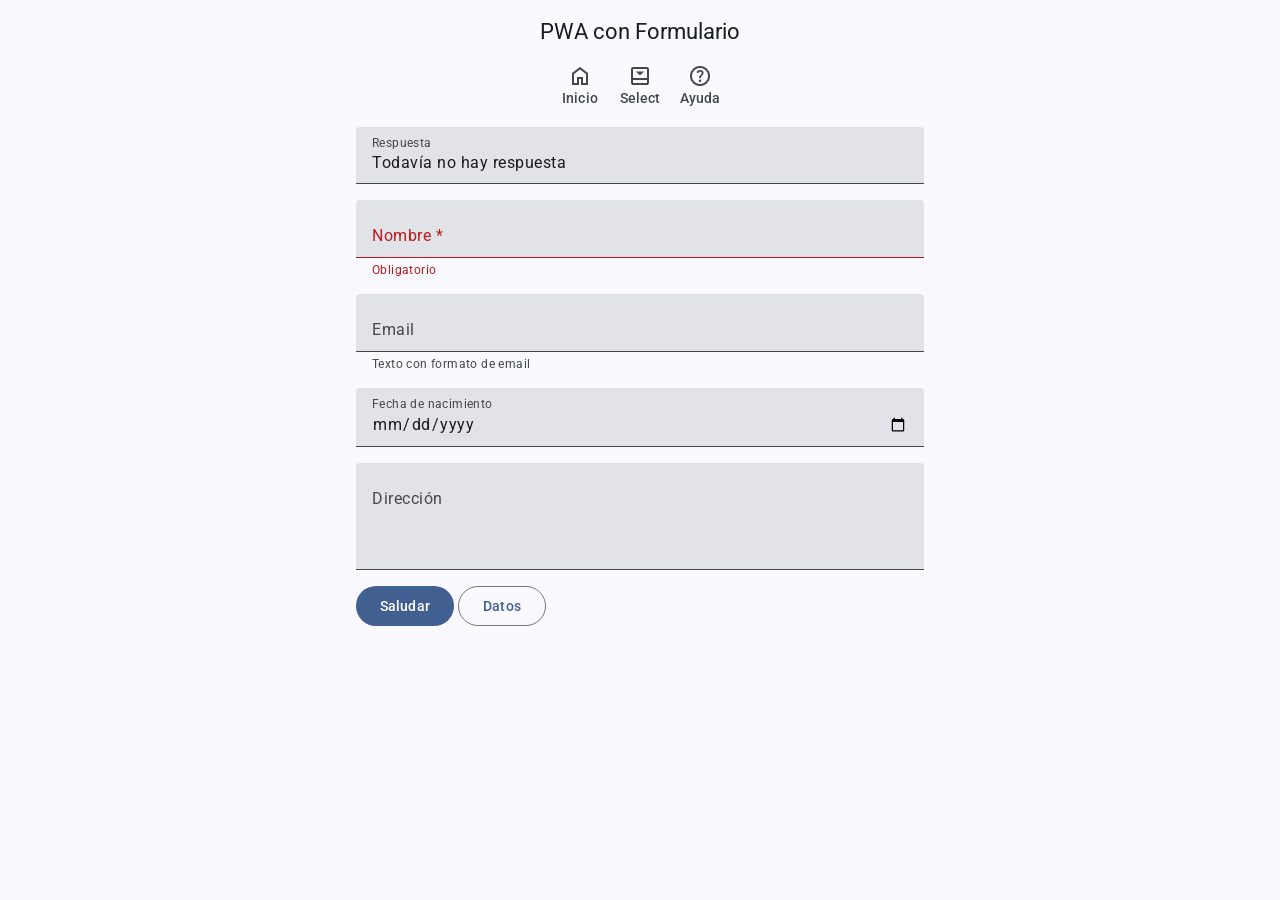
==== public/index.html @ 8047f8a1 "Primer commit" ====
<!DOCTYPE html>
<html lang="es" class="light dark">

<head>

 <meta charset="UTF-8">

 <title>PWA con Formulario</title>

 <meta name="description" content="Ejemplo de PWA con Formulario">

 <script type="module" src="js/registraServiceWorker.js"></script>
 <script type="module" src="libclienteweb/manejaErrores.js"></script>

 <meta name="viewport" content="width=device-width">
 <meta name="theme-color" content="#fffbfe">
 <link rel="icon" sizes="32x32" href="favicon.ico">
 <link rel="manifest" href="site.webmanifest">
 <link rel="stylesheet" href="css/material-symbols-outlined.css">
 <link rel="stylesheet" href="material-tokens/css/baseline.css">
 <link rel="stylesheet" href="css/estilos.css">
 <script src="ungap/es.js"></script>

 <script type="module" src="libmde/md-app-bar.js"></script>
 <script type="module" src="js/nav-tab-fixed.js"></script>

 <link rel="stylesheet" href="libmde/md-tab.css">
 <link rel="stylesheet" href="libmde/md-filled-text-field.css">
 <link rel="stylesheet" href="libmde/md-filled-button.css">
 <link rel="stylesheet" href="libmde/md-outline-button.css">
 <link rel="stylesheet" href="css/transicion_pestanas.css">

</head>

<body>

 <form id="formulario" novalidate>

  <md-app-bar class="centered" adicional="tab">

   <h1>PWA con Formulario</h1>

  </md-app-bar>

  <nav-tab-fixed id="tab"></nav-tab-fixed>

  <section>

   <!-- Usa
    class="float"
   cuando quieras que la etiqueta esté arriba todo el tiempo. -->
   <p>
    <label class="md-filled-text-field float">
     <output name="respuesta">Todavía no hay respuesta</output>
     <span>Respuesta</span>
    </label>
   </p>

   <p>
    <label class="md-filled-text-field">
     <input name="nombre" required placeholder="Nombre*">
     <span>Nombre *</span>
     <small id="supportingNombre">Obligatorio</small>
    </label>
   </p>

   <p>
    <label class="md-filled-text-field">
     <input name="email" type="email" placeholder="Email">
     <span accesskey="M">Email</span>
     <small id="supportingEmail">Texto con formato de email</small>
    </label>
   </p>

   <p>
    <label class="md-filled-text-field float">
     <input name="fecha" type="date" placeholder="Fecha">
     <span>Fecha de nacimiento</span>
    </label>
   </p>

   <p>
    <label class="md-filled-text-field">
     <textarea name="dieccion" rows="3" placeholder="Dirección"></textarea>
     <span>Dirección</span>
    </label>
   </p>

   <p>
    <button id="botonSaludo" class="md-filled-button">Saludar</button>
    <button id="botonDatos" class="md-outline-button">Datos</button>
   </p>

  </section>

 </form>

 <script type="module">

  import { muestraTextoDeAyuda } from "./libclienteweb/muestraTextoDeAyuda.js"

  formulario.nombre.addEventListener("input", copiaMensajes)
  formulario.email.addEventListener("input", copiaMensajes)
  formulario.addEventListener("submit", procesa)

  function copiaMensajes() {
   muestraTextoDeAyuda(formulario.nombre, supportingNombre, "Obligatorio")
   muestraTextoDeAyuda(
    formulario.email, supportingEmail, "Texto con formato de email"
   )
  }

  /**
   * @param {SubmitEvent} evt
   */
  function procesa(evt) {
   evt.preventDefault()
   copiaMensajes()
   if (
    formulario.nombre.validity.valid
    && formulario.email.validity.valid
    && formulario.fecha.validity.valid
    && formulario.dieccion.validity.valid
   ) {
    const botonSeleccionado = evt.submitter
    if (botonSeleccionado === botonSaludo) {
     saluda()
    } else if (botonSeleccionado === botonDatos) {
     datos()
    }
   }
  }

  function saluda() {
   formulario.respuesta.value = `Hola ${formulario.nombre.value}`
  }

  function datos() {
   formulario.respuesta.value =
    `Nombre: ${formulario.nombre.value} Email: ${formulario.email.value}`
  }

 </script>

</body>

</html>
---- public/css/material-symbols-outlined.css ----
@font-face {
 font-family: 'Material Symbols Outlined';
 font-style: normal;
 font-display: block;
 src:
  url(../fonts/MaterialSymbolsOutlined[FILL\,GRAD\,opsz\,wght].woff2) format('woff2'),
  url(../fonts/MaterialSymbolsOutlined[FILL\,GRAD\,opsz\,wght].ttf) format('truetype');
}

.material-symbols-outlined {
 font-family: 'Material Symbols Outlined';
 font-weight: normal;
 font-style: normal;
 font-display: block;
 font-size: 1.5rem;
 width: 1.5rem;
 height: 1.5rem;
 display: inline-block;
 line-height: 1;
 text-transform: none;
 letter-spacing: normal;
 word-wrap: normal;
 white-space: nowrap;
 direction: ltr;
}
---- public/material-tokens/css/baseline.css ----
/*
 Copyright 2016 Google Inc. All rights reserved.

 Licensed under the Apache License, Version 2.0 (the "License");
 you may not use this file except in compliance with the License.
 You may obtain a copy of the License at

     http://www.apache.org/licenses/LICENSE-2.0

 Unless required by applicable law or agreed to in writing, software
 distributed under the License is distributed on an "AS IS" BASIS,
 WITHOUT WARRANTIES OR CONDITIONS OF ANY KIND, either express or implied.
 See the License for the specific language governing permissions and
 limitations under the License.
*/

@import url(palette.css);
@import url(typography.css);
@import url(colors.css);
@import url(shape.css);
@import url(motion.css);
@import url(state.css);
@import url(elevation.css);
@import url(theme/light.css) screen and (prefers-color-scheme: light);
@import url(theme/dark.css) screen and (prefers-color-scheme: dark);
---- public/css/estilos.css ----
html {
 /* Indica los temas del sistema operativo que son soportados. */
 color-scheme: light dark;
 --tabWidth: 3.75rem;
 --anchoNav: 22.5rem;
}

body>section,
form>section {
 max-width: 600px;
 margin-left: auto;
 margin-right: auto;
}

/* Fonts utilizados */

/* Definición de Roboto Variable (Normal) */
@font-face {
 font-family: 'Roboto';
 src: url('../fonts/Roboto-VariableFont_wdth,wght.ttf') format('truetype');
 /* Rango del eje de peso (wght) */
 font-weight: 100 900;
 /* Rango del eje de anchura (wdth) */
 font-stretch: 75% 100%;
 font-style: normal;
 /* Mejora el rendimiento de carga de texto */
 font-display: swap;
}

/* Definición de Roboto Variable (Itálica) */
@font-face {
 font-family: 'Roboto';
 src: url('../fonts/Roboto-Italic-VariableFont_wdth,wght.ttf') format('truetype');
 font-weight: 100 900;
 font-stretch: 75% 100%;
 font-style: italic;
 font-display: swap;
}

html {
 --Font: -apple-system, BlinkMacSystemFont, Roboto, sans-serif;
 --colIntIos: white;
 --colIntIosOnBk: #2acc2a;
 --colIntIosOnBkFc: #1bbb1b;
 --colIntIosOffBk: #dbdbdb;
 --colIntIosOffBkFc: #BDBDBD;
 /* Plain typeface */
 --md-ref-typeface-plain: var(--Font);
 /* Brand typeface */
 --md-ref-typeface-brand: var(--Font);
 --md-sys-typescale-label-large-weight-prominent:
  var(--md-ref-typeface-weight-bold);
 --md-box_shadow_level4:
  0 var(--md-sys-elevation-level4) var(--md-sys-elevation-level4) var(--md-sys-color-shadow);
 --md-box_shadow_level3:
  0 var(--md-sys-elevation-level3) var(--md-sys-elevation-level3) var(--md-sys-color-shadow);
 --md-box_shadow_level2:
  0 var(--md-sys-elevation-level2) var(--md-sys-elevation-level2) var(--md-sys-color-shadow);
 --md-box_shadow_level1:
  0 var(--md-sys-elevation-level1) var(--md-sys-elevation-level1) var(--md-sys-color-shadow);
 --md-box_shadow_level0: none;
 --iconSize: 1.5rem;
 --avatarSize: 2.5rem;
 --imageSize: 3.5rem;
 --videoWidth: 7.125rem;
 --videoHeight: 4rem;
 --md-sys-state-focus-indicator-outer-offset: 0.125rem;
 --md-sys-state-focus-indicator-thickness: 0.1875rem;
 /* Pressed state layer opacity */
 --state-pressed-transparency-percentage: 84%;
 /* Focus state layer opacity */
 --state-focus-transparency-percentage: 88%;
 /* Hover state layer opacity */
 --state-hover-transparency-percentage: 92%;
 background-color: var(--md-sys-color-background);
}

/* Quita un borde rojo que coloca Firefox. */
:-moz-ui-invalid {
 box-shadow: none;
}

body {
 margin: 0;
 font-family: var(--md-sys-typescale-body-large-font);
 font-weight: var(--md-sys-typescale-body-large-weight);
 font-size: var(--md-sys-typescale-body-large-size);
 font-style: var(--md-sys-typescale-body-large-font-style);
 letter-spacing: var(--md-sys-typescale-body-large-tracking);
 line-height: var(--md-sys-typescale-body-large-line-height);
 text-transform: var(--md-sys-typescale-body-large-text-transform);
 text-decoration: var(--md-sys-typescale-body-large-text-decoration);
 color: var(--md-sys-color-on-background);
 background-color: var(--md-sys-color-background);
}

p {
 margin: 1rem;
}

a {
 color: var(--md-sys-color-on-background);
}

@media (prefers-color-scheme: light) {
 html {
  --md-riple-color: #00000020;
 }
}

@media (prefers-color-scheme: dark) {
 html {
  --md-riple-color: #ffffff40;
 }
}

@keyframes md-ripple {

 from {
  background-size: 100%;
 }

 to {
  background-size: 15000%;
 }

}
---- public/libmde/md-tab.css ----
.md-tab {
 display: flex;
 background-color: transparent;
 align-items: stretch;
 flex-wrap: nowrap;
 overflow-x: auto;
 position: sticky;
 z-index: 1;
}

.md-tab.fixed {
 justify-content: center;
}

.md-tab.scrollable {
 padding-left: 2rem;
 gap: 1rem;
}

.md-tab.scroll {
 background-color: var(--md-sys-color-surface-container-low);
}

.md-tab a {
 position: relative;
 display: flex;
 flex-direction: column;
 justify-content: start;
 align-items: center;
 color: var(--md-sys-color-on-surface-variant);
 font-family: var(--md-sys-typescale-title-small-font);
 font-weight: var(--md-sys-typescale-title-small-weight);
 font-size: var(--md-sys-typescale-title-small-size);
 font-style: var(--md-sys-typescale-title-small-font-style);
 letter-spacing: var(--md-sys-typescale-title-small-tracking);
 line-height: var(--md-sys-typescale-title-small-line-height);
 text-transform: var(--md-sys-typescale-title-small-text-transform);
 text-decoration: var(--md-sys-typescale-title-small-text-decoration);
 text-align: center;
 box-sizing: border-box;
 border-bottom: 0.1875rem solid var(--md-sys-color-surface);
}

.md-tab.fixed a {
 flex: 0 0 var(--tabWidth);
}

.md-tab.scrollable a {
 flex: 0 0 auto;
}

.md-tab a.active {
 border-bottom-color: var(--md-sys-color-primary);
}

/* state layer */
.md-tab a::after {
 content: "";
 position: absolute;
 z-index: -1;
 top: 0;
 right: 0;
 left: 0;
 bottom: 0;
 background-color: transparent;
}

.md-tab span {
 font-size: var(--iconSize);
 height: var(--iconSize);
 width: var(--iconSize);
 color: var(--md-sys-color-on-surface-variant);
}

.md-tab .active span {
 color: var(--md-sys-color-primary);
 font-variation-settings: 'FILL' 1, 'wght' 700, 'GRAD' 0, 'opsz' 48;
}

.md-tab a:hover {
 color: var(--md-sys-color-on-surface);
}

/* state layer */
.md-tab a:hover::after {
 background-color: var(--md-sys-color-on-surface);
 opacity: var(--md-sys-state-hover-state-layer-opacity);
}

.md-tab a.active:hover {
 color: var(--md-sys-color-primary);
}

/* state layer */
.md-tab a.active:hover::after {
 background-color: var(--md-sys-color-primary);
 opacity: var(--md-sys-state-hover-state-layer-opacity);
}

.md-tab a:hover span {
 color: var(--md-sys-color-on-surface);
}

.md-tab a.active:hover span {
 color: var(--md-sys-color-primary);
}

.md-tab a:focus {
 outline: none;
}

/* state layer */
.md-tab a:focus::after {
 background-color: var(--md-sys-color-on-surface);
 opacity: var(--md-sys-state-focus-state-layer-opacity);
}

/* state layer */
.md-tab a.active:focus::after {
 background-color: var(--md-sys-color-primary);
 opacity: var(--md-sys-state-hover-state-layer-opacity);
}

.md-tab a:active {
 background-position: center;
 background-image:
   radial-gradient(circle, var(--md-riple-color) 1%, transparent 1%);
 background-size: 100%;
 animation-name: md-ripple;
 animation-duration: var(--md-sys-motion-duration-500);
}

/* state layer */
.md-tab a:active::after {
 background-color: var(--md-sys-color-on-surface);
 opacity: var(--md-sys-state-pressed-state-layer-opacity);
}

/* state layer */
.md-tab a.active:active::after {
 background-color: var(--md-sys-color-primary);
 opacity: var(--md-sys-state-pressed-state-layer-opacity);
}
---- public/libmde/md-filled-text-field.css ----
.md-filled-text-field {
 position: relative;
 overflow: hidden;
 display: flex;
 flex-direction: column;
 align-items: stretch;
 padding-top: calc(0.5rem + var(--md-sys-typescale-body-small-line-height));
 border-top-left-radius: var(--md-sys-shape-corner-extra-small-top-top-left);
 border-top-right-radius: var(--md-sys-shape-corner-extra-small-top-top-right);
 overflow: hidden;
}

/* container */
.md-filled-text-field::before {
 content: "";
 position: absolute;
 z-index: -2;
 top: 0;
 right: 0;
 left: 0;
 bottom: 0;
 background-color: var(--md-sys-color-surface-container-highest);
}

/* state layer */
.md-filled-text-field::after {
 content: "";
 position: absolute;
 z-index: -1;
 top: 0;
 right: 0;
 left: 0;
 bottom: 0;
 background-color: transparent;
}

.md-filled-text-field span,
.md-filled-text-field label {
 position: absolute;
 top: 0.5rem;
 left: 1rem;
 right: 1rem;
 display: block;
 transform: translateY(1rem);
 transition-property: transform;
 transition-duration: var(--md-sys-motion-duration-300);
 white-space: nowrap;
 text-overflow: ellipsis;
 overflow: hidden;
 color: var(--md-sys-color-on-surface-variant);
 font-family: var(--md-sys-typescale-body-large-font);
 font-weight: var(--md-sys-typescale-body-large-weight);
 font-size: var(--md-sys-typescale-body-large-size);
 font-style: var(--md-sys-typescale-body-large-font-style);
 letter-spacing: var(--md-sys-typescale-body-large-tracking);
 line-height: var(--md-sys-typescale-body-large-line-height);
 text-transform: var(--md-sys-typescale-body-large-text-transform);
 text-decoration: var(--md-sys-typescale-body-large-text-decoration);
}

.md-filled-text-field input:not(:placeholder-shown)+span,
.md-filled-text-field input:not(:placeholder-shown)+label,
.md-filled-text-field textarea:not(:placeholder-shown)+span,
.md-filled-text-field textarea:not(:placeholder-shown)+label,
.md-filled-text-field .populated+span,
.md-filled-text-field .populated+label,
.md-filled-text-field:focus-within span,
.md-filled-text-field:focus-within label,
.md-filled-text-field.float span,
.md-filled-text-field.float label {
 transform: translateY(0);
 font-family: var(--md-sys-typescale-body-small-font);
 font-weight: var(--md-sys-typescale-body-small-weight);
 font-size: var(--md-sys-typescale-body-small-size);
 font-style: var(--md-sys-typescale-body-small-font-style);
 letter-spacing: var(--md-sys-typescale-body-small-tracking);
 line-height: var(--md-sys-typescale-body-small-line-height);
 text-transform: var(--md-sys-typescale-body-small-text-transform);
 text-decoration: var(--md-sys-typescale-body-small-text-decoration);
}

.md-filled-text-field :not(label, span, small) {
 position: relative;
 caret-color: var(--md-sys-color-primary);
 min-height: 2rem;
 box-sizing: border-box;
 padding-left: 1rem;
 padding-bottom: 0.5rem;
 padding-right: 1rem;
 border: none;
 resize: none;
 color: var(--md-sys-color-on-surface);
 font-family: var(--md-sys-typescale-body-large-font);
 font-weight: var(--md-sys-typescale-body-large-weight);
 font-size: var(--md-sys-typescale-body-large-size);
 font-style: var(--md-sys-typescale-body-large-font-style);
 letter-spacing: var(--md-sys-typescale-body-large-tracking);
 line-height: var(--md-sys-typescale-body-large-line-height);
 text-transform: var(--md-sys-typescale-body-large-text-transform);
 text-decoration: var(--md-sys-typescale-body-large-text-decoration);
 background-color: transparent;
 outline: none;
 border-bottom-width: 0.0625rem;
 border-bottom-style: solid;
 border-bottom-color: var(--md-sys-color-on-surface-variant);
}

.md-filled-text-field ::placeholder {
 color: transparent;
}

.md-filled-text-field small {
 display: block;
 color: var(--md-sys-color-on-surface-variant);
 background-color: var(--md-sys-color-background);
 font-family: var(--md-sys-typescale-body-small-font);
 font-weight: var(--md-sys-typescale-body-small-weight);
 font-size: var(--md-sys-typescale-body-small-size);
 font-style: var(--md-sys-typescale-body-small-font-style);
 letter-spacing: var(--md-sys-typescale-body-small-tracking);
 line-height: var(--md-sys-typescale-body-small-line-height);
 text-transform: var(--md-sys-typescale-body-small-text-transform);
 text-decoration: var(--md-sys-typescale-body-small-text-decoration);
 padding: 0.25rem 1rem 0 1rem;
 white-space: nowrap;
 text-overflow: ellipsis;
 overflow: hidden;
}

.md-filled-text-field:hover span,
.md-filled-text-field:hover label {
 color: var(--md-sys-color-on-surface-variant);
}

.md-filled-text-field:hover :not(label, span, small) {
 padding-bottom: 0.5rem;
 border-bottom-width: 0.0625rem;
 border-bottom-color: var(--md-sys-color-on-surface);
}

.md-filled-text-field:hover::after {
 background-color: var(--md-sys-color-on-surface);
 opacity: var(--md-sys-state-hover-state-layer-opacity);
}

.md-filled-text-field:hover small {
 color: var(--md-sys-color-on-surface-variant);
}

.md-filled-text-field:focus-within span,
.md-filled-text-field:focus-within label {
 color: var(--md-sys-color-primary);
}

.md-filled-text-field :focus {
 color: var(--md-sys-color-on-surface);
 outline: none;
 padding-bottom: 0.4375rem;
 border-bottom-width: 0.125rem;
 border-bottom-color: var(--md-sys-color-primary);
}

.md-filled-text-field:hover :focus {
 padding-bottom: 0.4375rem;
 border-bottom-width: 0.125rem;
}

.md-filled-text-field:focus-within small {
 color: var(--md-sys-color-on-surface-variant);
}

.md-filled-text-field :invalid {
 color: var(--md-sys-color-on-surface);
 border-bottom-color: var(--md-sys-color-error);
}

.md-filled-text-field :invalid+span,
.md-filled-text-field :invalid+label {
 color: var(--md-sys-color-error);
}

.md-filled-text-field :invalid~small,
.md-filled-text-field:hover :invalid~small,
.md-filled-text-field:focus-within .input-text:invalid~small {
 color: var(--md-sys-color-error);
}

.md-filled-text-field :invalid:focus {
 caret-color: var(--md-sys-color-error);
 border-bottom-color: var(--md-sys-color-error);
}

.md-filled-text-field:hover :invalid {
 color: var(--md-sys-color-on-surface);
 border-bottom-color: var(--md-sys-color-error);
}
---- public/libmde/md-filled-button.css ----
/* container */
.md-filled-button::before {
 content: "";
 position: absolute;
 z-index: -2;
 top: 0;
 right: 0;
 left: 0;
 bottom: 0;
 background-color: var(--md-sys-color-primary);
}

/* state layer */
.md-filled-button::after {
 content: "";
 position: absolute;
 z-index: -1;
 top: 0;
 right: 0;
 left: 0;
 bottom: 0;
 background-color: transparent;
}

/* label, shape */
.md-filled-button {
 position: relative;
 box-sizing: border-box;
 border-radius: 1.25rem;
 height: 2.5rem;
 line-height: 2.5rem;
 padding: 0 1.5rem;
 border: none;
 background-color: transparent;
 box-shadow: var(--md-box_shadow_level0);
 font-family: var(--md-sys-typescale-label-large-font);
 font-weight: var(--md-sys-typescale-label-large-weight);
 font-size: var(--md-sys-typescale-label-large-size);
 font-style: var(--md-sys-typescale-label-large-font-style);
 letter-spacing: var(--md-sys-typescale-label-large-tracking);
 text-transform: var(--md-sys-typescale-label-large-text-transform);
 text-decoration: var(--md-sys-typescale-label-large-text-decoration);
 color: var(--md-sys-color-on-primary);
 white-space: nowrap;
 text-overflow: ellipsis;
 overflow: hidden;
}

/* label, shape */
.md-filled-button:hover {
 color: var(--md-sys-color-on-primary);
 box-shadow: var(--md-box_shadow_level1);
}

/* state layer */
.md-filled-button:hover::after {
 background-color: var(--md-sys-color-on-primary);
 opacity: var(--md-sys-state-hover-state-layer-opacity);
}

/* label, shape */
.md-filled-button:focus {
 outline: none;
 color: var(--md-sys-color-on-primary);
 box-shadow: var(--md-box_shadow_level0) !important;
}

/* state layer */
.md-filled-button:focus::after {
 background-color: var(--md-sys-color-on-primary);
 opacity: var(--md-sys-state-focus-state-layer-opacity);
}

/* label, shape */
.md-filled-button:active {
 color: var(--md-sys-color-on-primary);
 background-position: center;
 background-image:
  radial-gradient(circle, var(--md-sys-color-on-primary-container) 1%, transparent 1%);
 background-size: 100%;
 animation-name: md-ripple;
 animation-duration: var(--md-sys-motion-duration-500);
 box-shadow: var(--md-box_shadow_level0) !important;
}

/* state layer */
.md-filled-button:active::after {
 background-color: var(--md-sys-color-on-primary);
 opacity: var(--md-sys-state-pressed-state-layer-opacity);
}

/* label, shape */
.md-filled-button:disabled {
 background-color: transparent !important;
 color: var(--md-sys-color-on-surface) !important;
 opacity: 0.38 !important;
 box-shadow: var(--md-box_shadow_level0) !important;
}

/* container */
.md-filled-button:disabled::before {
 background-color: var(--md-sys-color-on-surface) !important;
 opacity: 0.12 !important;
}

/* state layer */
.md-filled-button:disabled::after {
 background-color: transparent !important;
 opacity: 1 !important;
}
---- public/libmde/md-outline-button.css ----
.md-outline-button {
 position: relative;
 box-sizing: border-box;
 border-radius: 1.25rem;
 height: 2.5rem;
 padding: 0 1.5rem;
 border: 0.0625rem solid var(--md-sys-color-outline);
 background-color: transparent;
 box-shadow: var(--md-box_shadow_level0);
 font-family: var(--md-sys-typescale-label-large-font);
 font-weight: var(--md-sys-typescale-label-large-weight);
 font-size: var(--md-sys-typescale-label-large-size);
 font-style: var(--md-sys-typescale-label-large-font-style);
 letter-spacing: var(--md-sys-typescale-label-large-tracking);
 text-transform: var(--md-sys-typescale-label-large-text-transform);
 text-decoration: var(--md-sys-typescale-label-large-text-decoration);
 color: var(--md-sys-color-primary);
 white-space: nowrap;
 text-overflow: ellipsis;
 overflow: hidden;
}

/* state layer */
.md-outline-button::after {
 content: "";
 position: absolute;
 z-index: -1;
 top: 0;
 right: 0;
 left: 0;
 bottom: 0;
 background-color: transparent;
}

.md-outline-button:hover {
 color: var(--md-sys-color-primary);
 border-color: var(--md-sys-color-outline);
}

/* state layer */
.md-outline-button:hover::after {
 background-color: var(--md-sys-color-primary);
 opacity: var(--md-sys-state-hover-state-layer-opacity);
}

.md-outline-button:focus {
 outline: none;
 color: var(--md-sys-color-primary);
 border-color: var(--md-sys-color-outline);
}

/* state layer */
.md-outline-button:focus::after {
 background-color: var(--md-sys-color-primary);
 opacity: var(--md-sys-state-focus-state-layer-opacity);
}

.md-outline-button:active {
 color: var(--md-sys-color-primary);
 border-color: var(--md-sys-color-outline);
 background-position: center;
 background-image:
  radial-gradient(circle, var(--md-riple-color) 1%, transparent 1%);
 background-size: 100%;
 animation-name: md-ripple;
 animation-duration: var(--md-sys-motion-duration-500);
 box-shadow: var(--md-box_shadow_level0) !important;
}

/* state layer */
.md-outline-button:active::after {
 background-color: var(--md-sys-color-primary);
 opacity: var(--md-sys-state-pressed-state-layer-opacity);
}

.md-outline-button:disabled {
 background-color: transparent !important;
 border-color: var(--md-sys-color-on-surface) !important;
 color: var(--md-sys-color-on-surface) !important;
 opacity: 0.38 !important;
}

/* container */
.md-outline-button:disabled::after {
 background-color: transparent !important;
 opacity: 1 !important;
}
---- public/css/transicion_pestanas.css ----
@view-transition {
 navigation: auto;
}

md-app-bar {
 view-transition-name: encabezado;
 background-color: var(--md-sys-color-surface);
 contain: layout;
}

section {
 view-transition-name: contenido;
 background-color: var(--md-sys-color-background);
 contain: layout;
}

@keyframes salePorLaIzquierda {
 from {
  transform: translateX(0);
  opacity: 1;
 }

 to {
  transform: translateX(-100%);
  opacity: 1;
 }
}

@keyframes entraPorLaDerecha {
 from {
  transform: translateX(100%);
  opacity: 1;
 }

 to {
  transform: translateX(0);
  opacity: 1;
 }
}

::view-transition-old(root),
::view-transition-new(root) {
 animation: none;
 mix-blend-mode: normal;
 opacity: 1 !important;
}

::view-transition-group(encabezado) {
 background-color: var(--md-sys-color-surface) !important;
}

::view-transition-group(contenido) {
 background-color: var(--md-sys-color-background) !important;
}

::view-transition-group(encabezado),
::view-transition-group(contenido) {
 animation-duration: var(--md-sys-motion-duration-1000);
 mix-blend-mode: normal !important;
 opacity: 1 !important;
 animation-fill-mode: both;
 overflow: hidden;
}

html::view-transition-old(encabezado) {
 animation-name: salePorLaIzquierda;
}

html::view-transition-new(encabezado) {
 animation-name: entraPorLaDerecha;
}

html::view-transition-old(contenido) {
 animation-name: salePorLaIzquierda;
}

html::view-transition-new(contenido) {
 animation-name: entraPorLaDerecha;
}
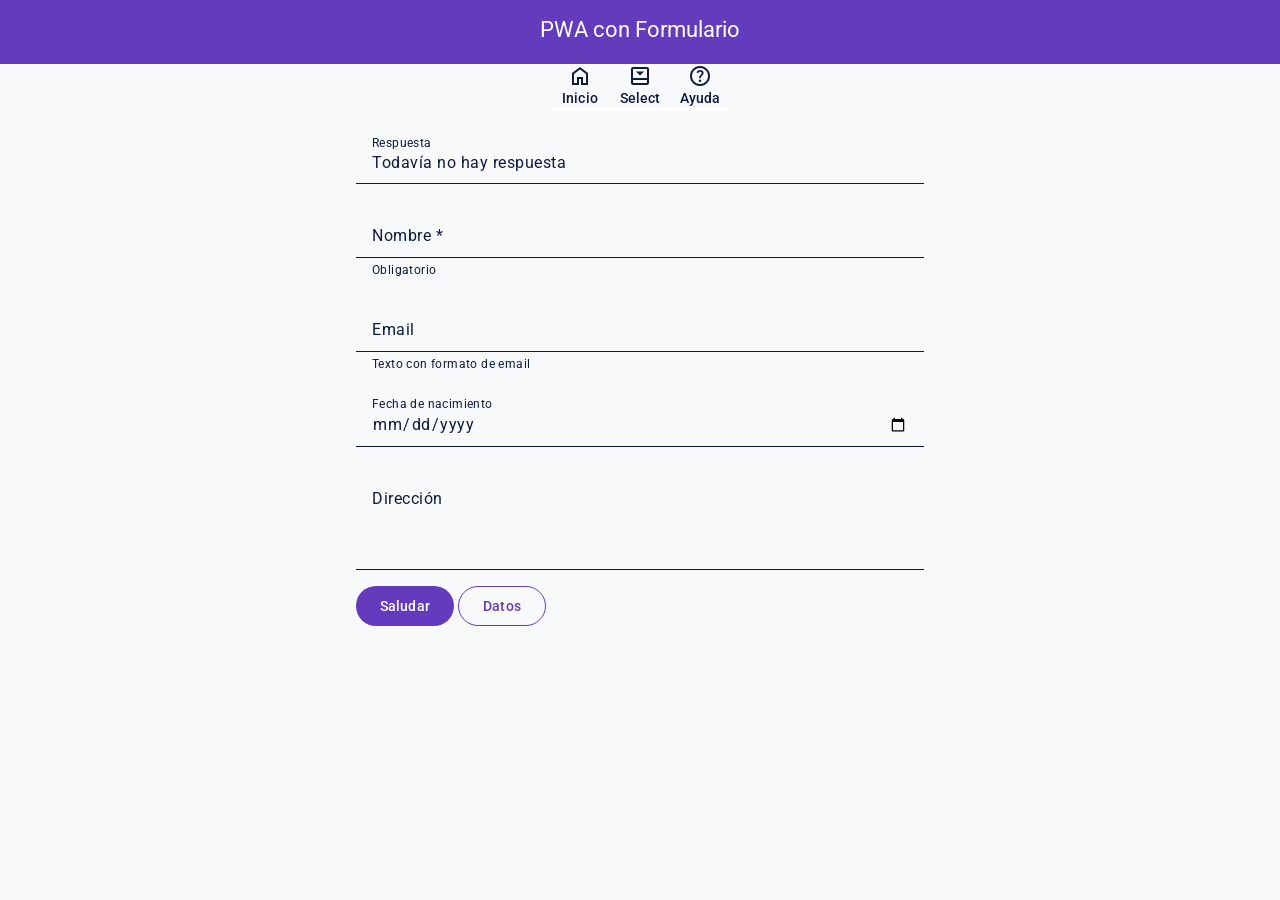
==== commit 47e5eb51: "Actualización de diseño morado UpClass en todas las vistas" ====
--- a/public/index.html
+++ b/public/index.html
@@ -1,5 +1,5 @@
 <!DOCTYPE html>
-<html lang="es" class="light dark">
+<html lang="es">
 
 <head>
 
@@ -13,7 +13,7 @@
  <script type="module" src="libclienteweb/manejaErrores.js"></script>
 
  <meta name="viewport" content="width=device-width">
- <meta name="theme-color" content="#fffbfe">
+ <meta name="theme-color" content="#633BBC">
  <link rel="icon" sizes="32x32" href="favicon.ico">
  <link rel="manifest" href="site.webmanifest">
  <link rel="stylesheet" href="css/material-symbols-outlined.css">
@@ -24,11 +24,12 @@
  <script type="module" src="libmde/md-app-bar.js"></script>
  <script type="module" src="js/nav-tab-fixed.js"></script>
 
- <link rel="stylesheet" href="libmde/md-tab.css">
- <link rel="stylesheet" href="libmde/md-filled-text-field.css">
- <link rel="stylesheet" href="libmde/md-filled-button.css">
- <link rel="stylesheet" href="libmde/md-outline-button.css">
- <link rel="stylesheet" href="css/transicion_pestanas.css">
+<link rel="stylesheet" href="./libmde/md-tab.css">
+<link rel="stylesheet" href="./libmde/md-filled-text-field.css">
+<link rel="stylesheet" href="./libmde/md-filled-button.css">
+<link rel="stylesheet" href="./libmde/md-outline-button.css">
+<link rel="stylesheet" href="./css/transicion_pestanas.css">
+<link rel="stylesheet" href="./css/estilos.css">
 
 </head>
 
--- a/public/css/estilos.css
+++ b/public/css/estilos.css
@@ -1,4 +1,4 @@
-html {
+:root {
  /* Indica los temas del sistema operativo que son soportados. */
  color-scheme: light dark;
  --tabWidth: 3.75rem;
@@ -18,12 +18,9 @@
 @font-face {
  font-family: 'Roboto';
  src: url('../fonts/Roboto-VariableFont_wdth,wght.ttf') format('truetype');
- /* Rango del eje de peso (wght) */
  font-weight: 100 900;
- /* Rango del eje de anchura (wdth) */
  font-stretch: 75% 100%;
  font-style: normal;
- /* Mejora el rendimiento de carga de texto */
  font-display: swap;
 }
 
@@ -37,7 +34,7 @@
  font-display: swap;
 }
 
-html {
+:root {
  --Font: -apple-system, BlinkMacSystemFont, Roboto, sans-serif;
  --colIntIos: white;
  --colIntIosOnBk: #2acc2a;
@@ -48,16 +45,11 @@
  --md-ref-typeface-plain: var(--Font);
  /* Brand typeface */
  --md-ref-typeface-brand: var(--Font);
- --md-sys-typescale-label-large-weight-prominent:
-  var(--md-ref-typeface-weight-bold);
- --md-box_shadow_level4:
-  0 var(--md-sys-elevation-level4) var(--md-sys-elevation-level4) var(--md-sys-color-shadow);
- --md-box_shadow_level3:
-  0 var(--md-sys-elevation-level3) var(--md-sys-elevation-level3) var(--md-sys-color-shadow);
- --md-box_shadow_level2:
-  0 var(--md-sys-elevation-level2) var(--md-sys-elevation-level2) var(--md-sys-color-shadow);
- --md-box_shadow_level1:
-  0 var(--md-sys-elevation-level1) var(--md-sys-elevation-level1) var(--md-sys-color-shadow);
+ --md-sys-typescale-label-large-weight-prominent: var(--md-ref-typeface-weight-bold);
+ --md-box_shadow_level4: 0 var(--md-sys-elevation-level4) var(--md-sys-elevation-level4) var(--md-sys-color-shadow);
+ --md-box_shadow_level3: 0 var(--md-sys-elevation-level3) var(--md-sys-elevation-level3) var(--md-sys-color-shadow);
+ --md-box_shadow_level2: 0 var(--md-sys-elevation-level2) var(--md-sys-elevation-level2) var(--md-sys-color-shadow);
+ --md-box_shadow_level1: 0 var(--md-sys-elevation-level1) var(--md-sys-elevation-level1) var(--md-sys-color-shadow);
  --md-box_shadow_level0: none;
  --iconSize: 1.5rem;
  --avatarSize: 2.5rem;
@@ -72,6 +64,21 @@
  --state-focus-transparency-percentage: 88%;
  /* Hover state layer opacity */
  --state-hover-transparency-percentage: 92%;
+
+ /* ========================================== */
+ /* COLORES UPCLASS (OBLIGATORIOS MODO CLARO)   */
+ /* ========================================== */
+ --md-sys-color-primary: #633BBC !important;
+ --md-sys-color-on-primary: #FFFFFF !important;
+ --md-sys-color-secondary: #FF5252 !important;
+ --md-sys-color-on-secondary: #FFFFFF !important;
+ --md-sys-color-outline: #633BBC !important;
+ 
+ --md-sys-color-background: #F8F9FA !important;
+ --md-sys-color-on-background: #0D1B3E !important;
+ --md-sys-color-surface: #FFFFFF !important;
+ --md-sys-color-on-surface: #0D1B3E !important;
+
  background-color: var(--md-sys-color-background);
 }
 
@@ -103,25 +110,49 @@
 }
 
 @media (prefers-color-scheme: light) {
- html {
+ :root {
   --md-riple-color: #00000020;
  }
 }
 
 @media (prefers-color-scheme: dark) {
- html {
+ :root {
   --md-riple-color: #ffffff40;
+  
+  /* ========================================== */
+  /* COLORES UPCLASS (OBLIGATORIOS MODO OSCURO)  */
+  /* ========================================== */
+  --md-sys-color-background: #121214 !important;
+  --md-sys-color-on-background: #E3E2E6 !important;
+  --md-sys-color-surface: #1E1B24 !important;
+  --md-sys-color-on-surface: #E3E2E6 !important;
+  --md-sys-color-primary: #9D84FF !important; 
+  --md-sys-color-outline: #9D84FF !important;
  }
 }
 
 @keyframes md-ripple {
-
  from {
   background-size: 100%;
  }
-
  to {
   background-size: 15000%;
  }
+}
 
+/* ========================================== */
+/* CORRECCIÓN VISUAL PARA TU APP BAR        */
+/* ========================================== */
+md-app-bar {
+ background-color: var(--md-sys-color-primary) !important;
+ color: var(--md-sys-color-on-primary) !important;
+ display: block; 
+ width: 100%;
+}
+
+md-app-bar h1 {
+ color: var(--md-sys-color-on-primary) !important;
+ margin: 0;
+ padding: 1rem;
+ text-align: center;
 }
--- a/public/css/estilos.css
+++ b/public/css/estilos.css
@@ -1,4 +1,4 @@
-html {
+:root {
  /* Indica los temas del sistema operativo que son soportados. */
  color-scheme: light dark;
  --tabWidth: 3.75rem;
@@ -18,12 +18,9 @@
 @font-face {
  font-family: 'Roboto';
  src: url('../fonts/Roboto-VariableFont_wdth,wght.ttf') format('truetype');
- /* Rango del eje de peso (wght) */
  font-weight: 100 900;
- /* Rango del eje de anchura (wdth) */
  font-stretch: 75% 100%;
  font-style: normal;
- /* Mejora el rendimiento de carga de texto */
  font-display: swap;
 }
 
@@ -37,7 +34,7 @@
  font-display: swap;
 }
 
-html {
+:root {
  --Font: -apple-system, BlinkMacSystemFont, Roboto, sans-serif;
  --colIntIos: white;
  --colIntIosOnBk: #2acc2a;
@@ -48,16 +45,11 @@
  --md-ref-typeface-plain: var(--Font);
  /* Brand typeface */
  --md-ref-typeface-brand: var(--Font);
- --md-sys-typescale-label-large-weight-prominent:
-  var(--md-ref-typeface-weight-bold);
- --md-box_shadow_level4:
-  0 var(--md-sys-elevation-level4) var(--md-sys-elevation-level4) var(--md-sys-color-shadow);
- --md-box_shadow_level3:
-  0 var(--md-sys-elevation-level3) var(--md-sys-elevation-level3) var(--md-sys-color-shadow);
- --md-box_shadow_level2:
-  0 var(--md-sys-elevation-level2) var(--md-sys-elevation-level2) var(--md-sys-color-shadow);
- --md-box_shadow_level1:
-  0 var(--md-sys-elevation-level1) var(--md-sys-elevation-level1) var(--md-sys-color-shadow);
+ --md-sys-typescale-label-large-weight-prominent: var(--md-ref-typeface-weight-bold);
+ --md-box_shadow_level4: 0 var(--md-sys-elevation-level4) var(--md-sys-elevation-level4) var(--md-sys-color-shadow);
+ --md-box_shadow_level3: 0 var(--md-sys-elevation-level3) var(--md-sys-elevation-level3) var(--md-sys-color-shadow);
+ --md-box_shadow_level2: 0 var(--md-sys-elevation-level2) var(--md-sys-elevation-level2) var(--md-sys-color-shadow);
+ --md-box_shadow_level1: 0 var(--md-sys-elevation-level1) var(--md-sys-elevation-level1) var(--md-sys-color-shadow);
  --md-box_shadow_level0: none;
  --iconSize: 1.5rem;
  --avatarSize: 2.5rem;
@@ -72,6 +64,21 @@
  --state-focus-transparency-percentage: 88%;
  /* Hover state layer opacity */
  --state-hover-transparency-percentage: 92%;
+
+ /* ========================================== */
+ /* COLORES UPCLASS (OBLIGATORIOS MODO CLARO)   */
+ /* ========================================== */
+ --md-sys-color-primary: #633BBC !important;
+ --md-sys-color-on-primary: #FFFFFF !important;
+ --md-sys-color-secondary: #FF5252 !important;
+ --md-sys-color-on-secondary: #FFFFFF !important;
+ --md-sys-color-outline: #633BBC !important;
+ 
+ --md-sys-color-background: #F8F9FA !important;
+ --md-sys-color-on-background: #0D1B3E !important;
+ --md-sys-color-surface: #FFFFFF !important;
+ --md-sys-color-on-surface: #0D1B3E !important;
+
  background-color: var(--md-sys-color-background);
 }
 
@@ -103,25 +110,49 @@
 }
 
 @media (prefers-color-scheme: light) {
- html {
+ :root {
   --md-riple-color: #00000020;
  }
 }
 
 @media (prefers-color-scheme: dark) {
- html {
+ :root {
   --md-riple-color: #ffffff40;
+  
+  /* ========================================== */
+  /* COLORES UPCLASS (OBLIGATORIOS MODO OSCURO)  */
+  /* ========================================== */
+  --md-sys-color-background: #121214 !important;
+  --md-sys-color-on-background: #E3E2E6 !important;
+  --md-sys-color-surface: #1E1B24 !important;
+  --md-sys-color-on-surface: #E3E2E6 !important;
+  --md-sys-color-primary: #9D84FF !important; 
+  --md-sys-color-outline: #9D84FF !important;
  }
 }
 
 @keyframes md-ripple {
-
  from {
   background-size: 100%;
  }
-
  to {
   background-size: 15000%;
  }
+}
 
+/* ========================================== */
+/* CORRECCIÓN VISUAL PARA TU APP BAR        */
+/* ========================================== */
+md-app-bar {
+ background-color: var(--md-sys-color-primary) !important;
+ color: var(--md-sys-color-on-primary) !important;
+ display: block; 
+ width: 100%;
+}
+
+md-app-bar h1 {
+ color: var(--md-sys-color-on-primary) !important;
+ margin: 0;
+ padding: 1rem;
+ text-align: center;
 }
